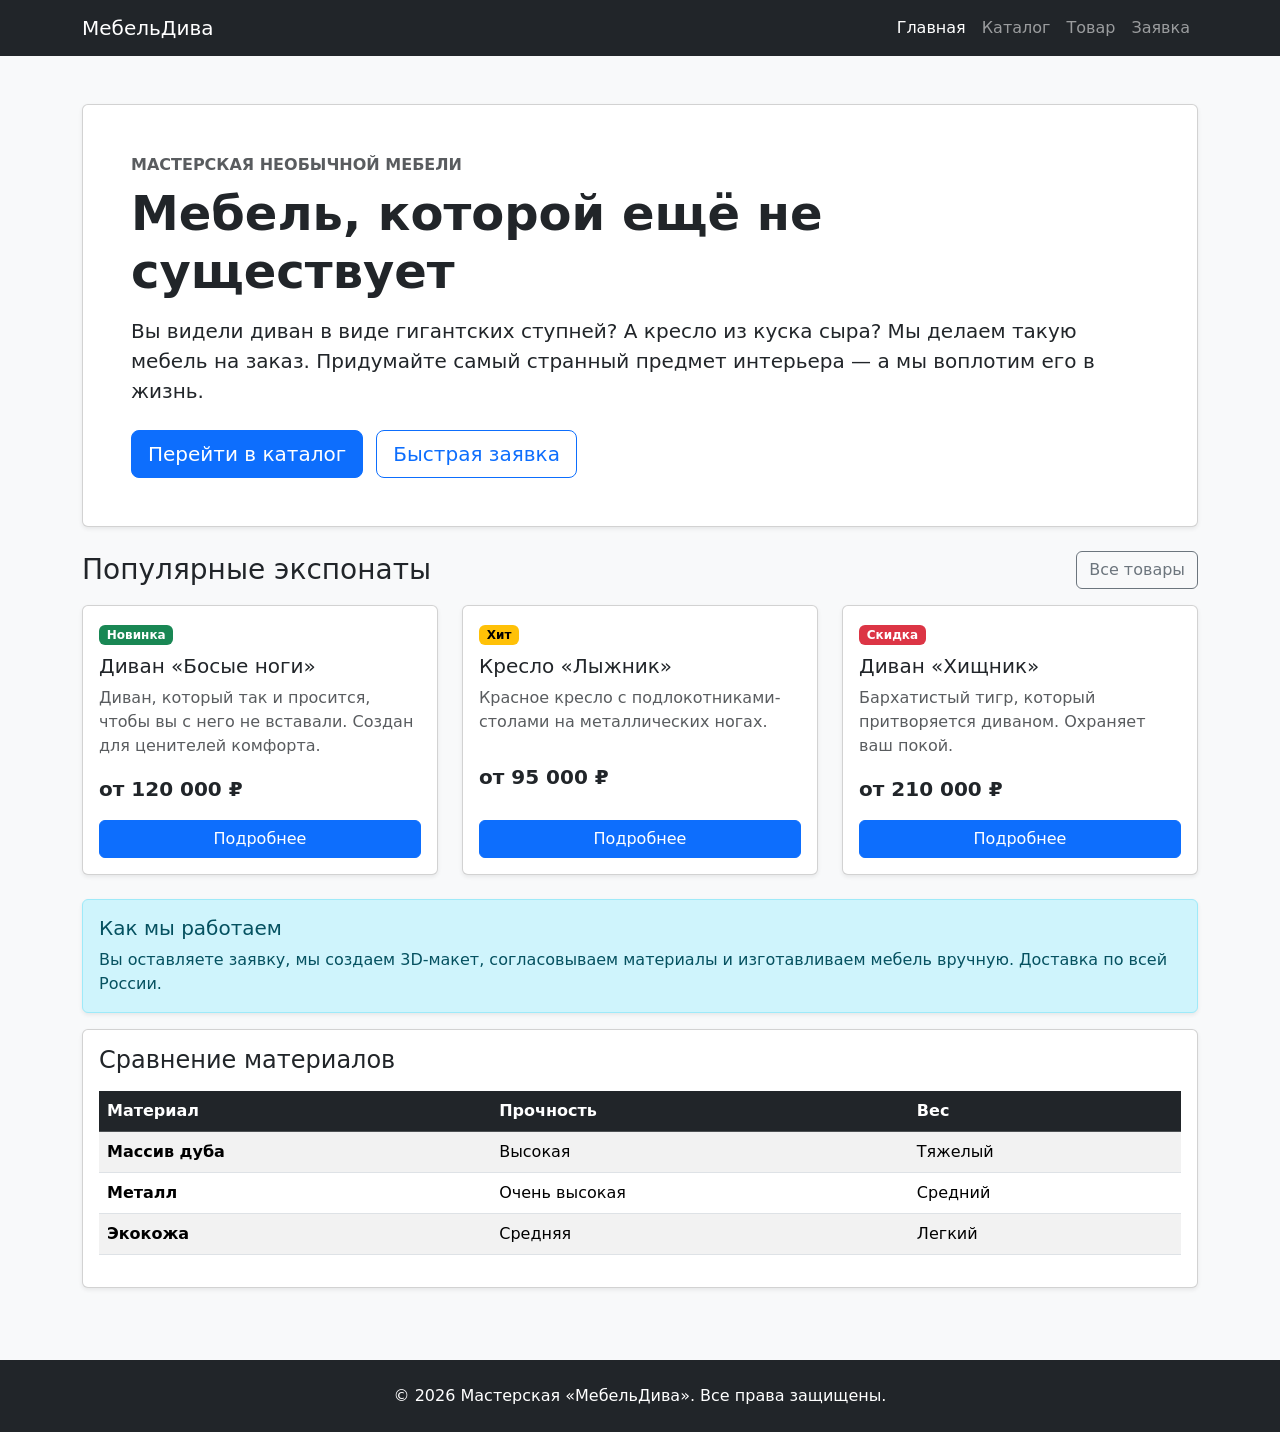
==== index.html @ 2edc7909 "feat: complete KR2 bootstrap project" ====
<!doctype html>
<html lang="ru">
<head>
  <meta charset="utf-8">
  <meta name="viewport" content="width=device-width, initial-scale=1">
  <meta name="description" content="Мастерская необычной мебели МебельДива на Bootstrap 5">
  <title>Главная — МебельДива</title>
  <link rel="icon" href="data:,">
  <!-- Подключение локального Bootstrap из папки vendor -->
  <link rel="stylesheet" href="vendor/bootstrap/css/bootstrap.min.css">
  <link rel="stylesheet" href="css/custom.css">
</head>
<body class="bg-light d-flex flex-column min-vh-100">

  <!-- Навигация (Navbar) -->
  <header>
    <nav class="navbar navbar-expand-md navbar-dark bg-dark" aria-label="Основная навигация">
      <div class="container">
        <a class="navbar-brand" href="index.html">МебельДива</a>
        <button class="navbar-toggler" type="button" data-bs-toggle="collapse" data-bs-target="#mainNavigation" aria-controls="mainNavigation" aria-expanded="false" aria-label="Открыть навигацию">
          <span class="navbar-toggler-icon"></span>
        </button>
        <div class="collapse navbar-collapse" id="mainNavigation">
          <ul class="navbar-nav ms-auto">
            <li class="nav-item"><a class="nav-link active" aria-current="page" href="index.html">Главная</a></li>
            <li class="nav-item"><a class="nav-link" href="catalog.html">Каталог</a></li>
            <li class="nav-item"><a class="nav-link" href="product.html">Товар</a></li>
            <li class="nav-item"><a class="nav-link" href="order.html">Заявка</a></li>
          </ul>
        </div>
      </div>
    </nav>
  </header>

  <main id="top" class="container my-5 flex-grow-1">
    <!-- Hero-блок (Card) -->
    <section class="card mb-4 shadow-sm" aria-labelledby="hero-title">
      <div class="card-body p-4 p-md-5">
        <p class="text-muted mb-2 text-uppercase fw-bold">Мастерская необычной мебели</p>
        <h1 id="hero-title" class="card-title display-5 fw-bold mb-3">Мебель, которой ещё не существует</h1>
        <p class="card-text lead mb-4">Вы видели диван в виде гигантских ступней? А кресло из куска сыра? Мы делаем такую мебель на заказ. Придумайте самый странный предмет интерьера — а мы воплотим его в жизнь.</p>
        <a class="btn btn-primary btn-lg" href="catalog.html">Перейти в каталог</a>
        <button class="btn btn-outline-primary btn-lg ms-2" type="button" data-bs-toggle="modal" data-bs-target="#orderModal">Быстрая заявка</button>
      </div>
    </section>

    <!-- Блок популярных товаров (Card + Grid) -->
    <section id="catalog" class="mb-4" aria-labelledby="featured-title">
      <div class="d-flex justify-content-between align-items-center mb-3">
        <h2 id="featured-title" class="h3 mb-0">Популярные экспонаты</h2>
        <a href="catalog.html" class="btn btn-outline-secondary">Все товары</a>
      </div>
      
      <div class="row g-4">
        <!-- Товар 1 -->
        <div class="col-12 col-md-6 col-lg-4">
          <article class="card h-100 shadow-sm">
            <div class="card-body d-flex flex-column">
              <p class="mb-2"><span class="badge text-bg-success">Новинка</span></p>
              <h3 class="card-title h5">Диван «Босые ноги»</h3>
              <p class="card-text text-muted">Диван, который так и просится, чтобы вы с него не вставали. Создан для ценителей комфорта.</p>
              <p class="fw-bold fs-5 mt-auto mb-3">от 120 000 ₽</p>
              <a class="btn btn-primary mt-auto" href="product.html">Подробнее</a>
            </div>
          </article>
        </div>

        <!-- Товар 2 -->
        <div class="col-12 col-md-6 col-lg-4">
          <article class="card h-100 shadow-sm">
            <div class="card-body d-flex flex-column">
              <p class="mb-2"><span class="badge text-bg-warning">Хит</span></p>
              <h3 class="card-title h5">Кресло «Лыжник»</h3>
              <p class="card-text text-muted">Красное кресло с подлокотниками-столами на металлических ногах.</p>
              <p class="fw-bold fs-5 mt-auto mb-3">от 95 000 ₽</p>
              <a class="btn btn-primary mt-auto" href="product.html">Подробнее</a>
            </div>
          </article>
        </div>

        <!-- Товар 3 -->
        <div class="col-12 col-md-6 col-lg-4">
          <article class="card h-100 shadow-sm">
            <div class="card-body d-flex flex-column">
              <p class="mb-2"><span class="badge text-bg-danger">Скидка</span></p>
              <h3 class="card-title h5">Диван «Хищник»</h3>
              <p class="card-text text-muted">Бархатистый тигр, который притворяется диваном. Охраняет ваш покой.</p>
              <p class="fw-bold fs-5 mt-auto mb-3">от 210 000 ₽</p>
              <a class="btn btn-primary mt-auto" href="product.html">Подробнее</a>
            </div>
          </article>
        </div>
      </div>
    </section>

    <!-- Блок Alert -->
    <section class="alert alert-info shadow-sm" role="alert">
      <h2 class="h5 alert-heading">Как мы работаем</h2>
      <p class="mb-0">Вы оставляете заявку, мы создаем 3D-макет, согласовываем материалы и изготавливаем мебель вручную. Доставка по всей России.</p>
    </section>

    <!-- Блок с таблицей (Table) -->
    <section id="comparison" class="card mb-4 shadow-sm" aria-labelledby="comparison-title">
      <div class="card-body">
        <h2 id="comparison-title" class="card-title h4 mb-3">Сравнение материалов</h2>
        <div class="table-responsive">
          <table class="table table-striped table-hover align-middle">
            <thead class="table-dark">
              <tr>
                <th scope="col">Материал</th>
                <th scope="col">Прочность</th>
                <th scope="col">Вес</th>
              </tr>
            </thead>
            <tbody>
              <tr><th scope="row">Массив дуба</th><td>Высокая</td><td>Тяжелый</td></tr>
              <tr><th scope="row">Металл</th><td>Очень высокая</td><td>Средний</td></tr>
              <tr><th scope="row">Экокожа</th><td>Средняя</td><td>Легкий</td></tr>
            </tbody>
          </table>
        </div>
      </div>
    </section>
  </main>

  <!-- Подвал -->
  <footer class="bg-dark text-white py-4 mt-auto">
    <div class="container text-center">
      <p class="mb-0">&copy; 2026 Мастерская «МебельДива». Все права защищены.</p>
    </div>
  </footer>

  <!-- Модальное окно (Modal) -->
  <div class="modal fade" id="orderModal" tabindex="-1" aria-labelledby="orderModalLabel" aria-hidden="true">
    <div class="modal-dialog modal-dialog-centered">
      <div class="modal-content">
        <div class="modal-header">
          <h2 class="modal-title h5" id="orderModalLabel">Быстрая заявка</h2>
          <button class="btn-close" type="button" data-bs-dismiss="modal" aria-label="Закрыть"></button>
        </div>
        <form>
          <div class="modal-body">
            <div class="mb-3">
              <label class="form-label" for="name">Ваше имя</label>
              <input class="form-control" id="name" name="name" type="text" placeholder="Анна" required>
            </div>
            <div class="mb-3">
              <label class="form-label" for="phone">Телефон</label>
              <input class="form-control" id="phone" name="phone" type="tel" placeholder="+7 (999) 000-00-00" required>
            </div>
            <div class="form-check">
              <input class="form-check-input" type="checkbox" id="agree" required>
              <label class="form-check-label" for="agree">Согласен на обработку данных</label>
            </div>
          </div>
          <div class="modal-footer">
            <button class="btn btn-outline-secondary" type="button" data-bs-dismiss="modal">Отмена</button>
            <button class="btn btn-primary" type="submit">Отправить</button>
          </div>
        </form>
      </div>
    </div>
  </div>

  <!-- Подключение локального JS Bootstrap -->
  <script src="vendor/bootstrap/js/bootstrap.bundle.min.js"></script>
</body>
</html>
---- css/custom.css ----
body {
  min-height: 100vh;
  display: flex;
  flex-direction: column;
}

main {
  flex: 1;
}

.card-img-top {
  height: 220px;
  object-fit: cover;
}

.placeholder-image {
  min-height: 320px;
}
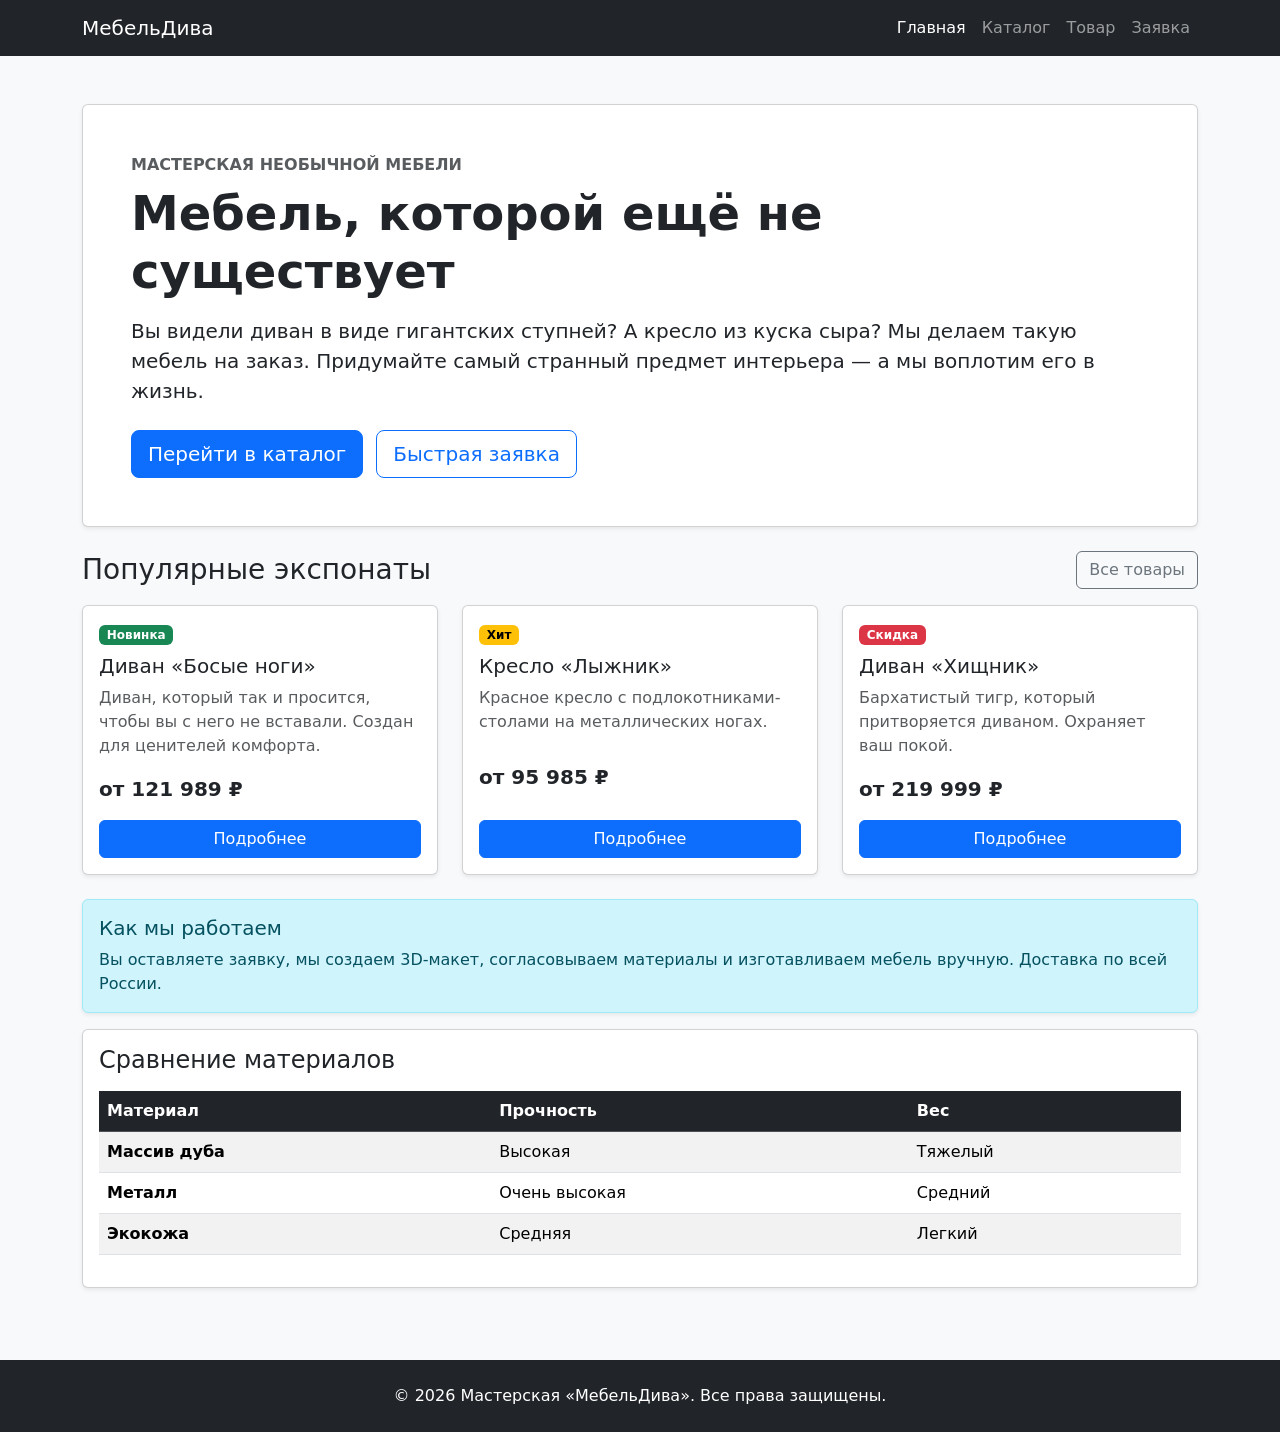
==== commit 814c300d: "fix: clean up map wrapper" ====
--- a/index.html
+++ b/index.html
@@ -59,7 +59,7 @@
               <p class="mb-2"><span class="badge text-bg-success">Новинка</span></p>
               <h3 class="card-title h5">Диван «Босые ноги»</h3>
               <p class="card-text text-muted">Диван, который так и просится, чтобы вы с него не вставали. Создан для ценителей комфорта.</p>
-              <p class="fw-bold fs-5 mt-auto mb-3">от 120 000 ₽</p>
+              <p class="fw-bold fs-5 mt-auto mb-3">от 121 989 ₽</p>
               <a class="btn btn-primary mt-auto" href="product.html">Подробнее</a>
             </div>
           </article>
@@ -72,7 +72,7 @@
               <p class="mb-2"><span class="badge text-bg-warning">Хит</span></p>
               <h3 class="card-title h5">Кресло «Лыжник»</h3>
               <p class="card-text text-muted">Красное кресло с подлокотниками-столами на металлических ногах.</p>
-              <p class="fw-bold fs-5 mt-auto mb-3">от 95 000 ₽</p>
+              <p class="fw-bold fs-5 mt-auto mb-3">от 95 985 ₽</p>
               <a class="btn btn-primary mt-auto" href="product.html">Подробнее</a>
             </div>
           </article>
@@ -85,7 +85,7 @@
               <p class="mb-2"><span class="badge text-bg-danger">Скидка</span></p>
               <h3 class="card-title h5">Диван «Хищник»</h3>
               <p class="card-text text-muted">Бархатистый тигр, который притворяется диваном. Охраняет ваш покой.</p>
-              <p class="fw-bold fs-5 mt-auto mb-3">от 210 000 ₽</p>
+              <p class="fw-bold fs-5 mt-auto mb-3">от 219 999 ₽</p>
               <a class="btn btn-primary mt-auto" href="product.html">Подробнее</a>
             </div>
           </article>
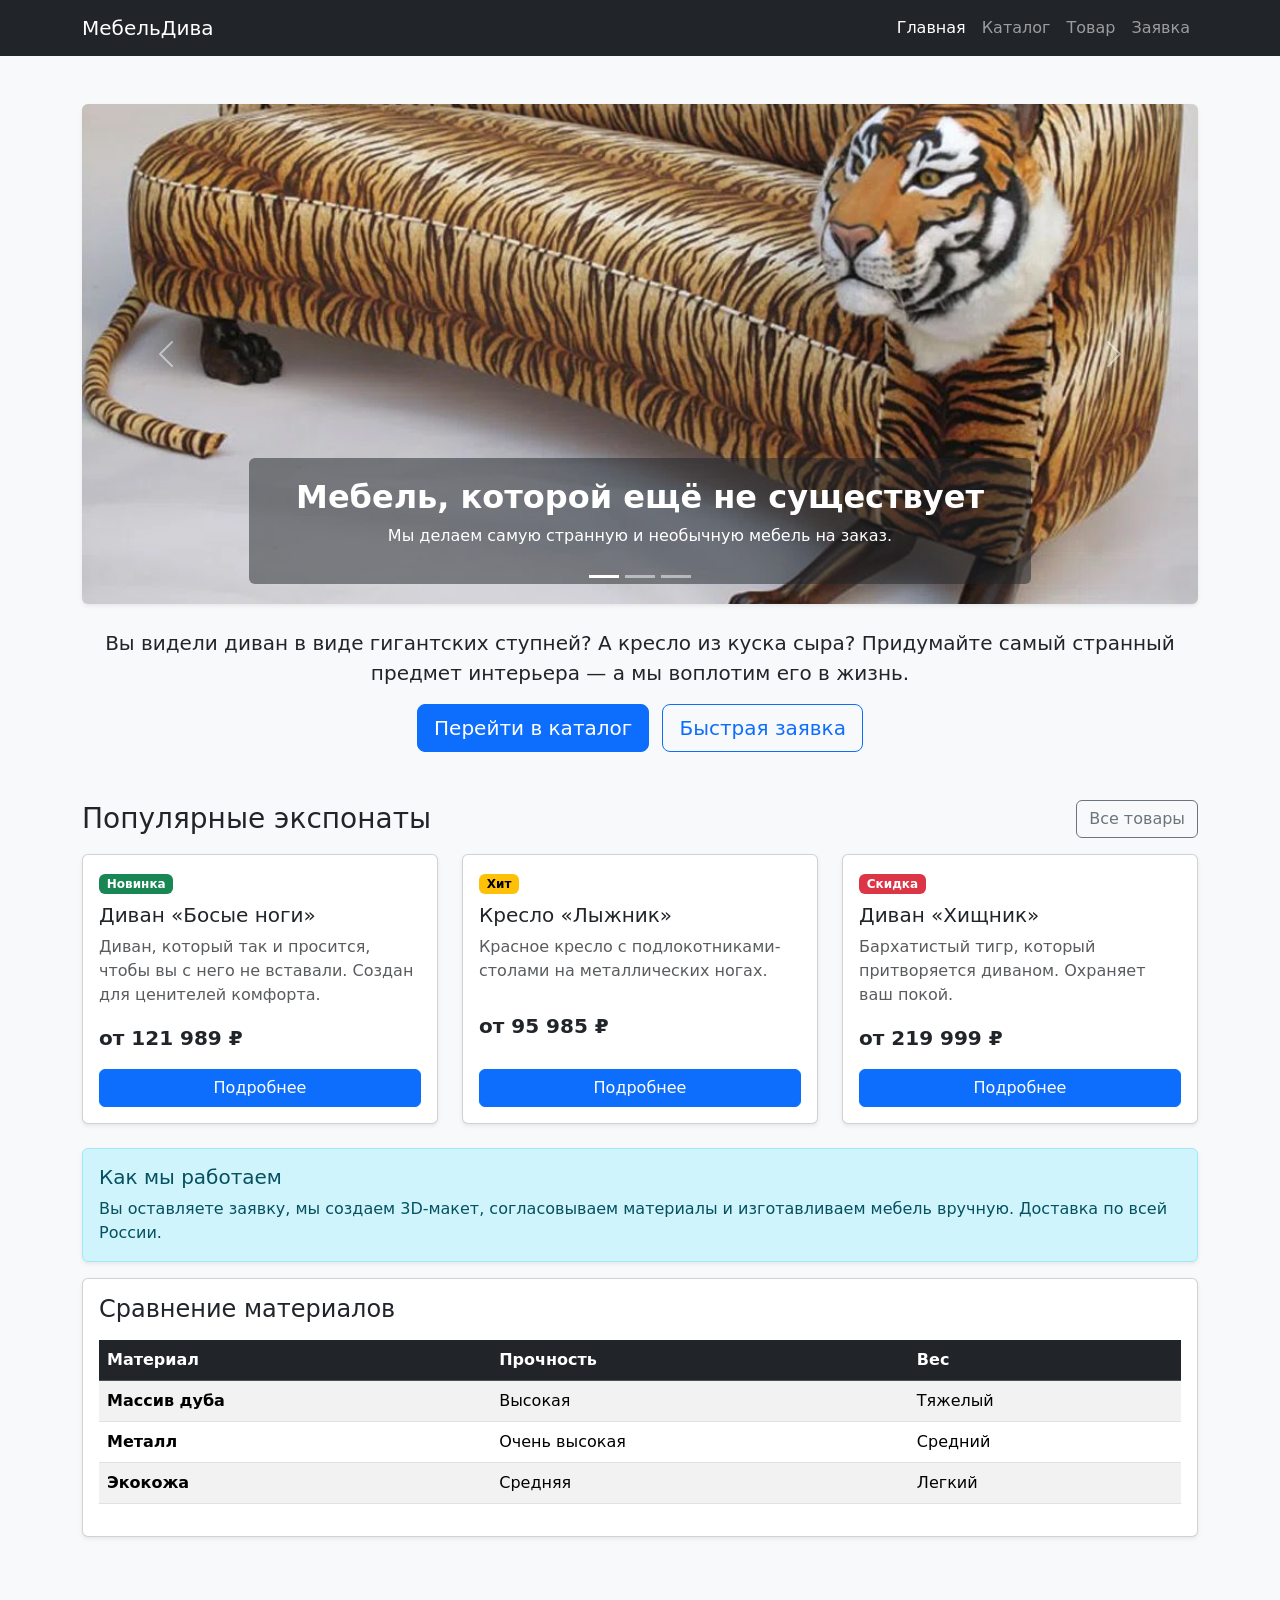
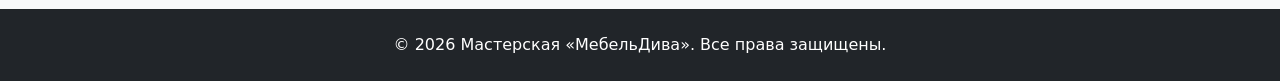
==== commit a305980e: "feat: add carousel component to homepage" ====
--- a/index.html
+++ b/index.html
@@ -34,11 +34,55 @@
 
   <main id="top" class="container my-5 flex-grow-1">
     <!-- Hero-блок (Card) -->
-    <section class="card mb-4 shadow-sm" aria-labelledby="hero-title">
-      <div class="card-body p-4 p-md-5">
-        <p class="text-muted mb-2 text-uppercase fw-bold">Мастерская необычной мебели</p>
-        <h1 id="hero-title" class="card-title display-5 fw-bold mb-3">Мебель, которой ещё не существует</h1>
-        <p class="card-text lead mb-4">Вы видели диван в виде гигантских ступней? А кресло из куска сыра? Мы делаем такую мебель на заказ. Придумайте самый странный предмет интерьера — а мы воплотим его в жизнь.</p>
+        <!-- Hero-блок с каруселью -->
+    <section class="mb-5">
+      <div id="heroCarousel" class="carousel slide shadow-sm rounded overflow-hidden" data-bs-ride="carousel">
+        <!-- Индикаторы (точки внизу) -->
+        <div class="carousel-indicators">
+          <button type="button" data-bs-target="#heroCarousel" data-bs-slide-to="0" class="active" aria-current="true" aria-label="Слайд 1"></button>
+          <button type="button" data-bs-target="#heroCarousel" data-bs-slide-to="1" aria-label="Слайд 2"></button>
+          <button type="button" data-bs-target="#heroCarousel" data-bs-slide-to="2" aria-label="Слайд 3"></button>
+        </div>
+        
+        <!-- Слайды -->
+        <div class="carousel-inner">
+          <div class="carousel-item active">
+            <img src="images/item-3.jpg" class="d-block w-100" alt="Диван Хищник" style="height: 500px; object-fit: cover;">
+            <div class="carousel-caption d-none d-md-block bg-dark bg-opacity-50 rounded">
+              <h2 class="fw-bold">Мебель, которой ещё не существует</h2>
+              <p>Мы делаем самую странную и необычную мебель на заказ.</p>
+            </div>
+          </div>
+          <div class="carousel-item">
+            <img src="images/item-6.jpg" class="d-block w-100" alt="Кресло Горилла" style="height: 500px; object-fit: cover;">
+            <div class="carousel-caption d-none d-md-block bg-dark bg-opacity-50 rounded">
+              <h2 class="fw-bold">Уют в объятиях гориллы</h2>
+              <p>Надёжное убежище для настоящих интровертов.</p>
+            </div>
+          </div>
+          <div class="carousel-item">
+            <img src="images/item-2.jpg" class="d-block w-100" alt="Кресло Лыжник" style="height: 500px; object-fit: cover;">
+            <div class="carousel-caption d-none d-md-block bg-dark bg-opacity-50 rounded">
+              <h2 class="fw-bold">Готов к спуску с горы?</h2>
+              <p>Кресло «Лыжник» для тех, кто не может усидеть на месте.</p>
+            </div>
+          </div>
+        </div>
+        
+        <!-- Кнопки влево/вправо -->
+        <button class="carousel-control-prev" type="button" data-bs-target="#heroCarousel" data-bs-slide="prev">
+          <span class="carousel-control-prev-icon" aria-hidden="true"></span>
+          <span class="visually-hidden">Предыдущий</span>
+        </button>
+        <button class="carousel-control-next" type="button" data-bs-target="#heroCarousel" data-bs-slide="next">
+          <span class="carousel-control-next-icon" aria-hidden="true"></span>
+          <span class="visually-hidden">Следующий</span>
+        </button>
+      </div>
+      
+      <!-- Текст под каруселью -->
+      <div class="text-center mt-4">
+        <p class="lead">Вы видели диван в виде гигантских ступней? А кресло из куска сыра? Придумайте самый странный предмет интерьера — а мы воплотим его в жизнь.</p>
         <a class="btn btn-primary btn-lg" href="catalog.html">Перейти в каталог</a>
         <button class="btn btn-outline-primary btn-lg ms-2" type="button" data-bs-toggle="modal" data-bs-target="#orderModal">Быстрая заявка</button>
       </div>
